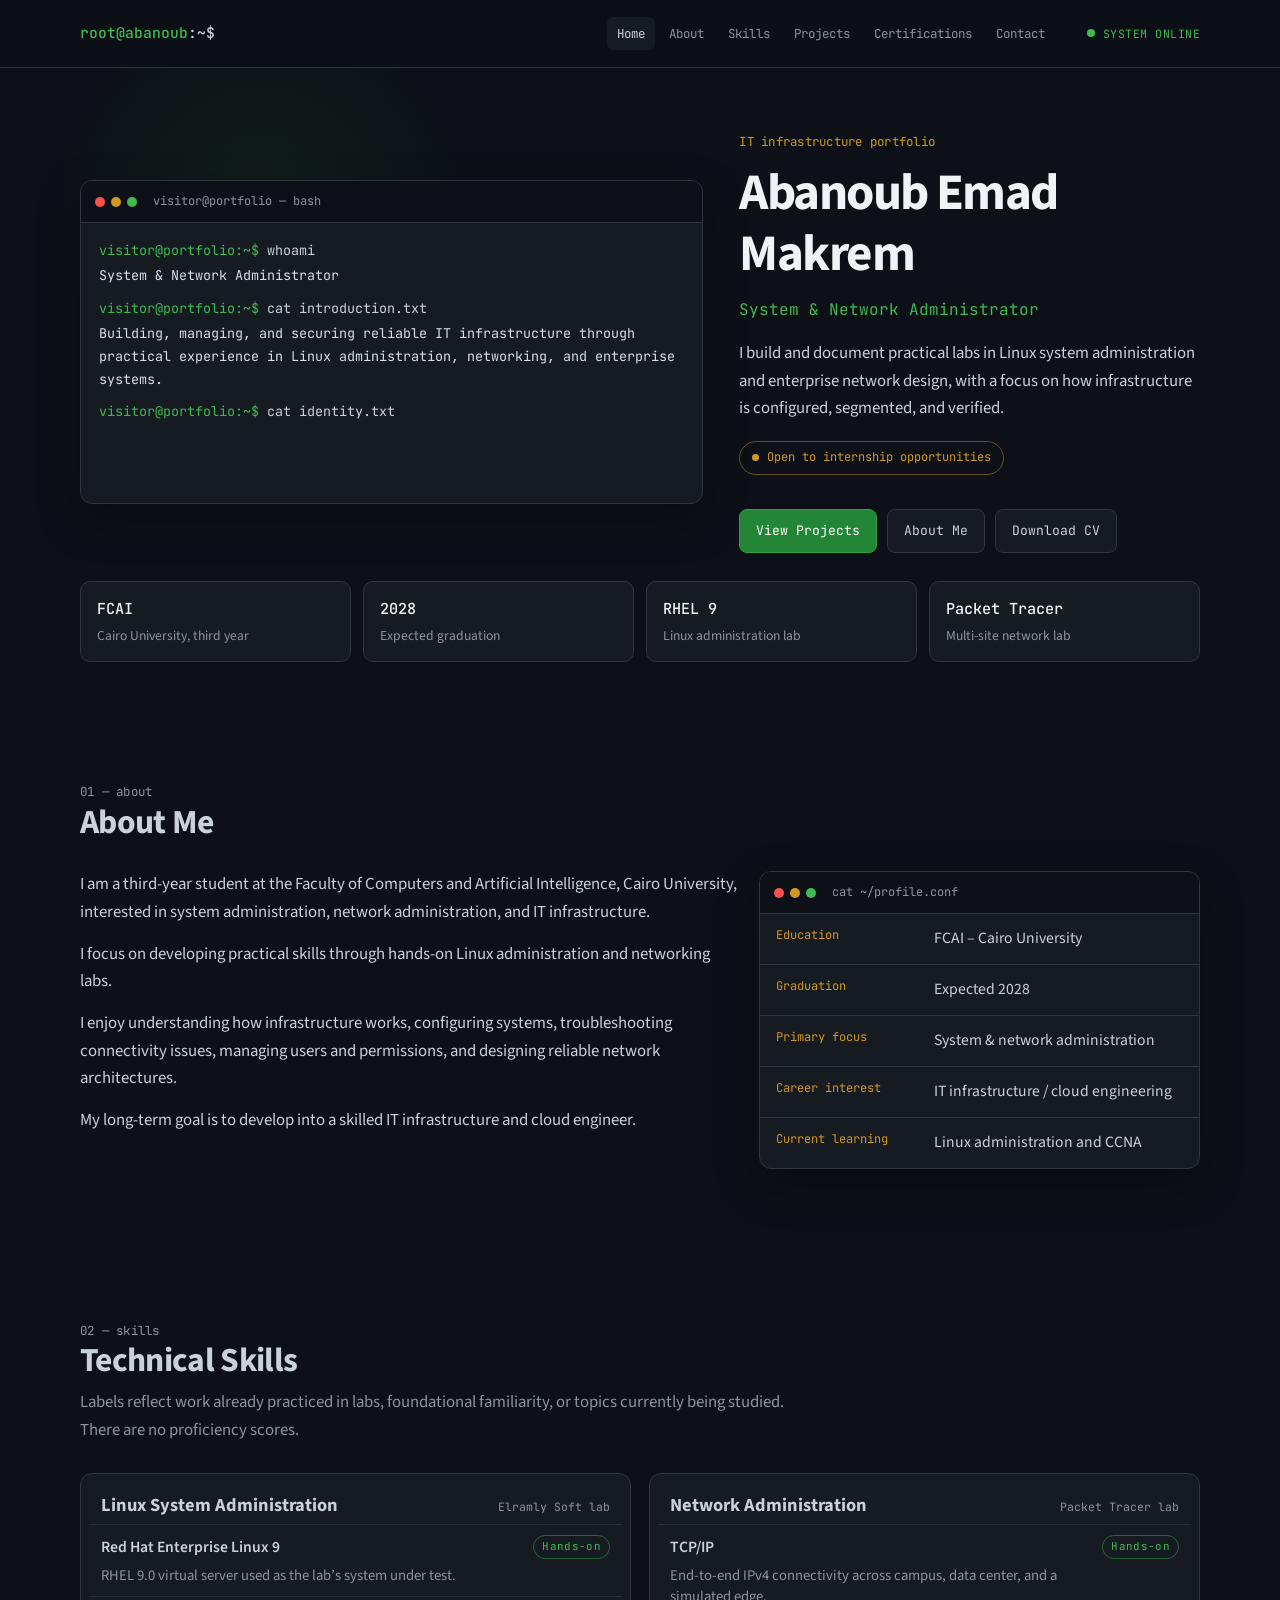
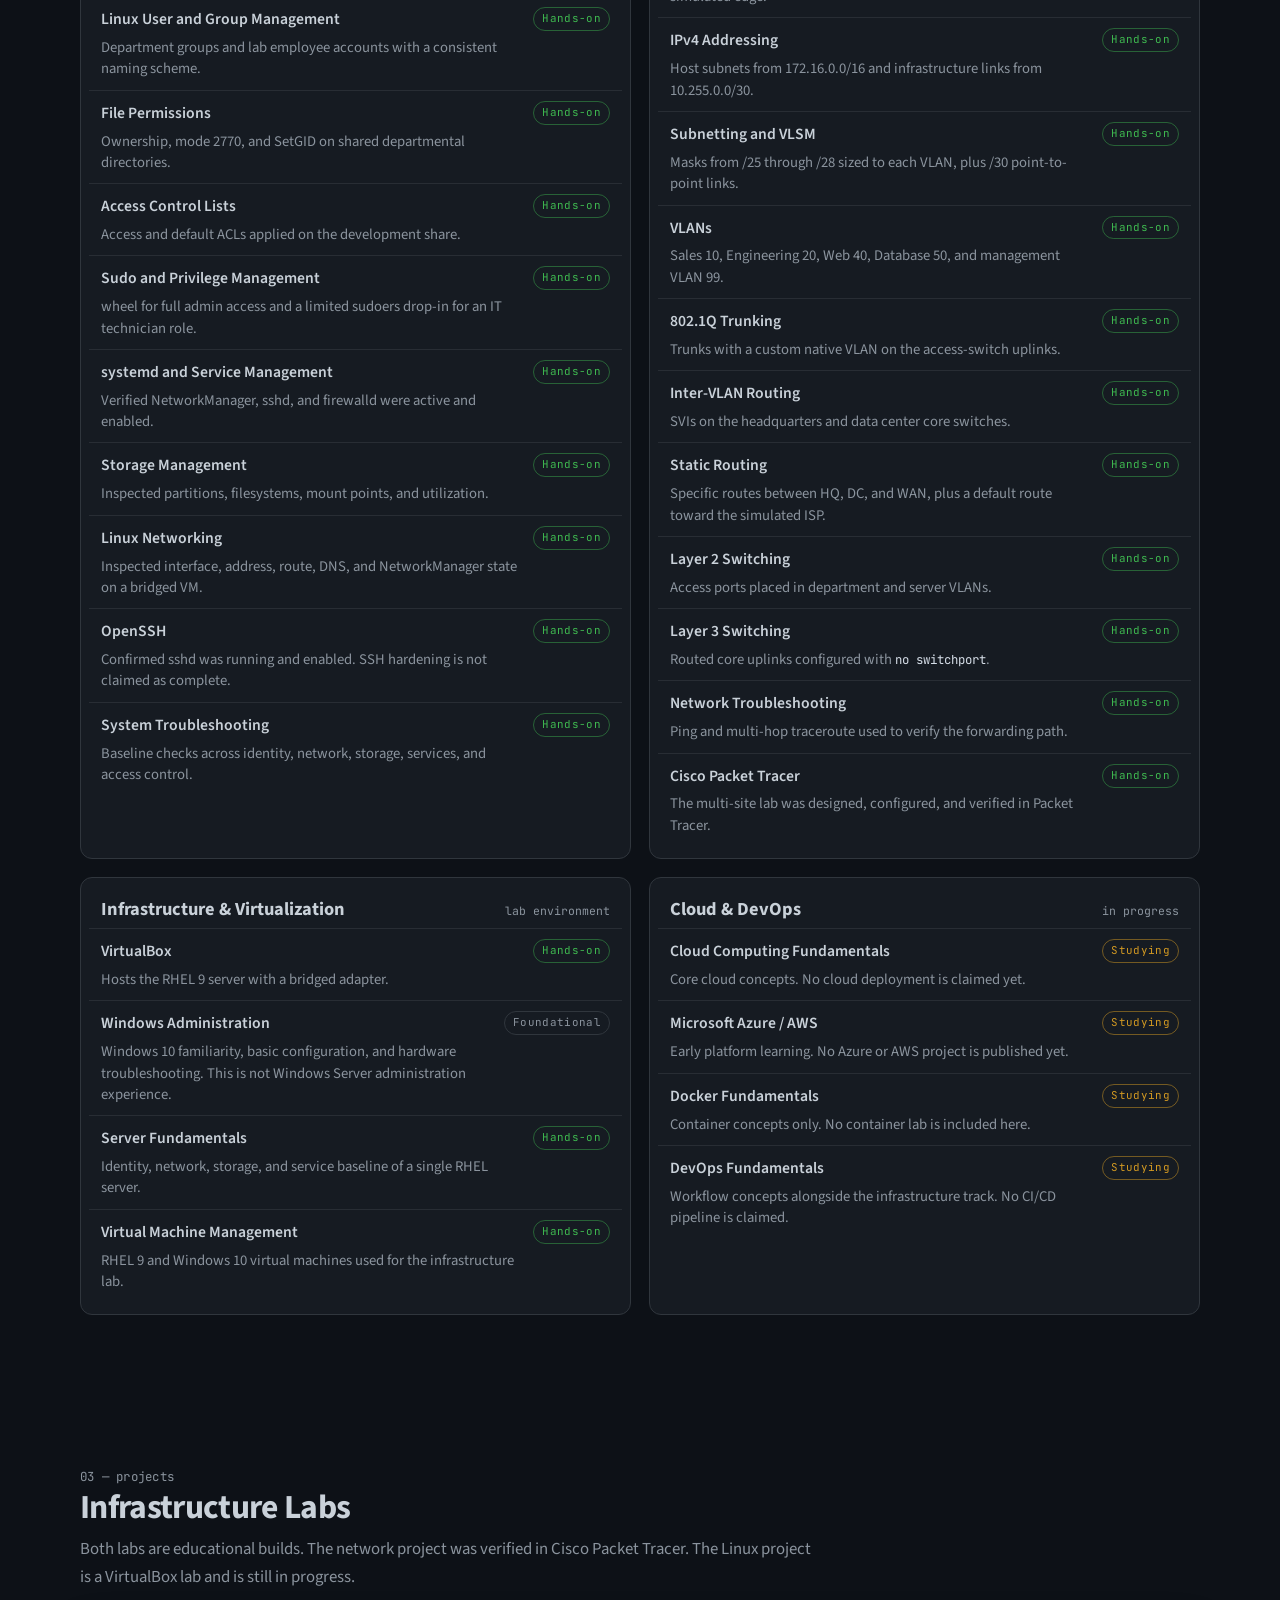
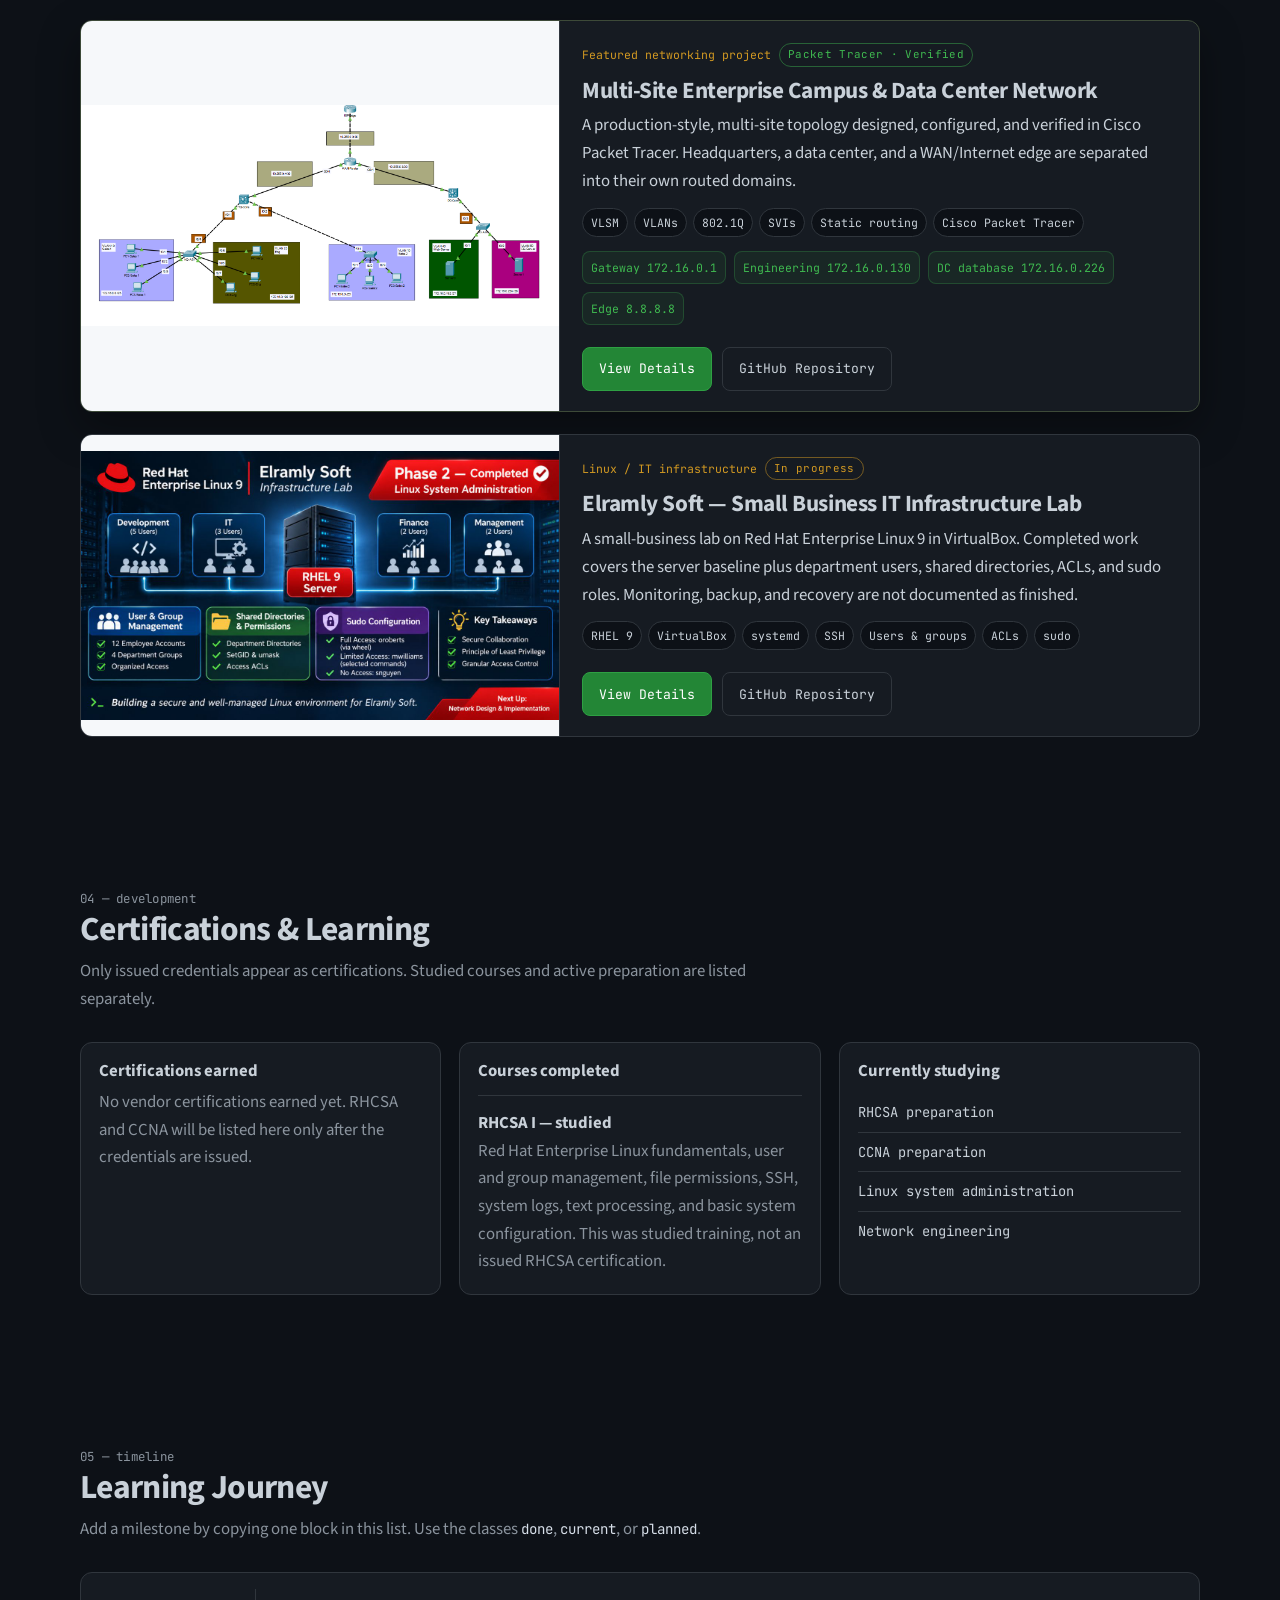
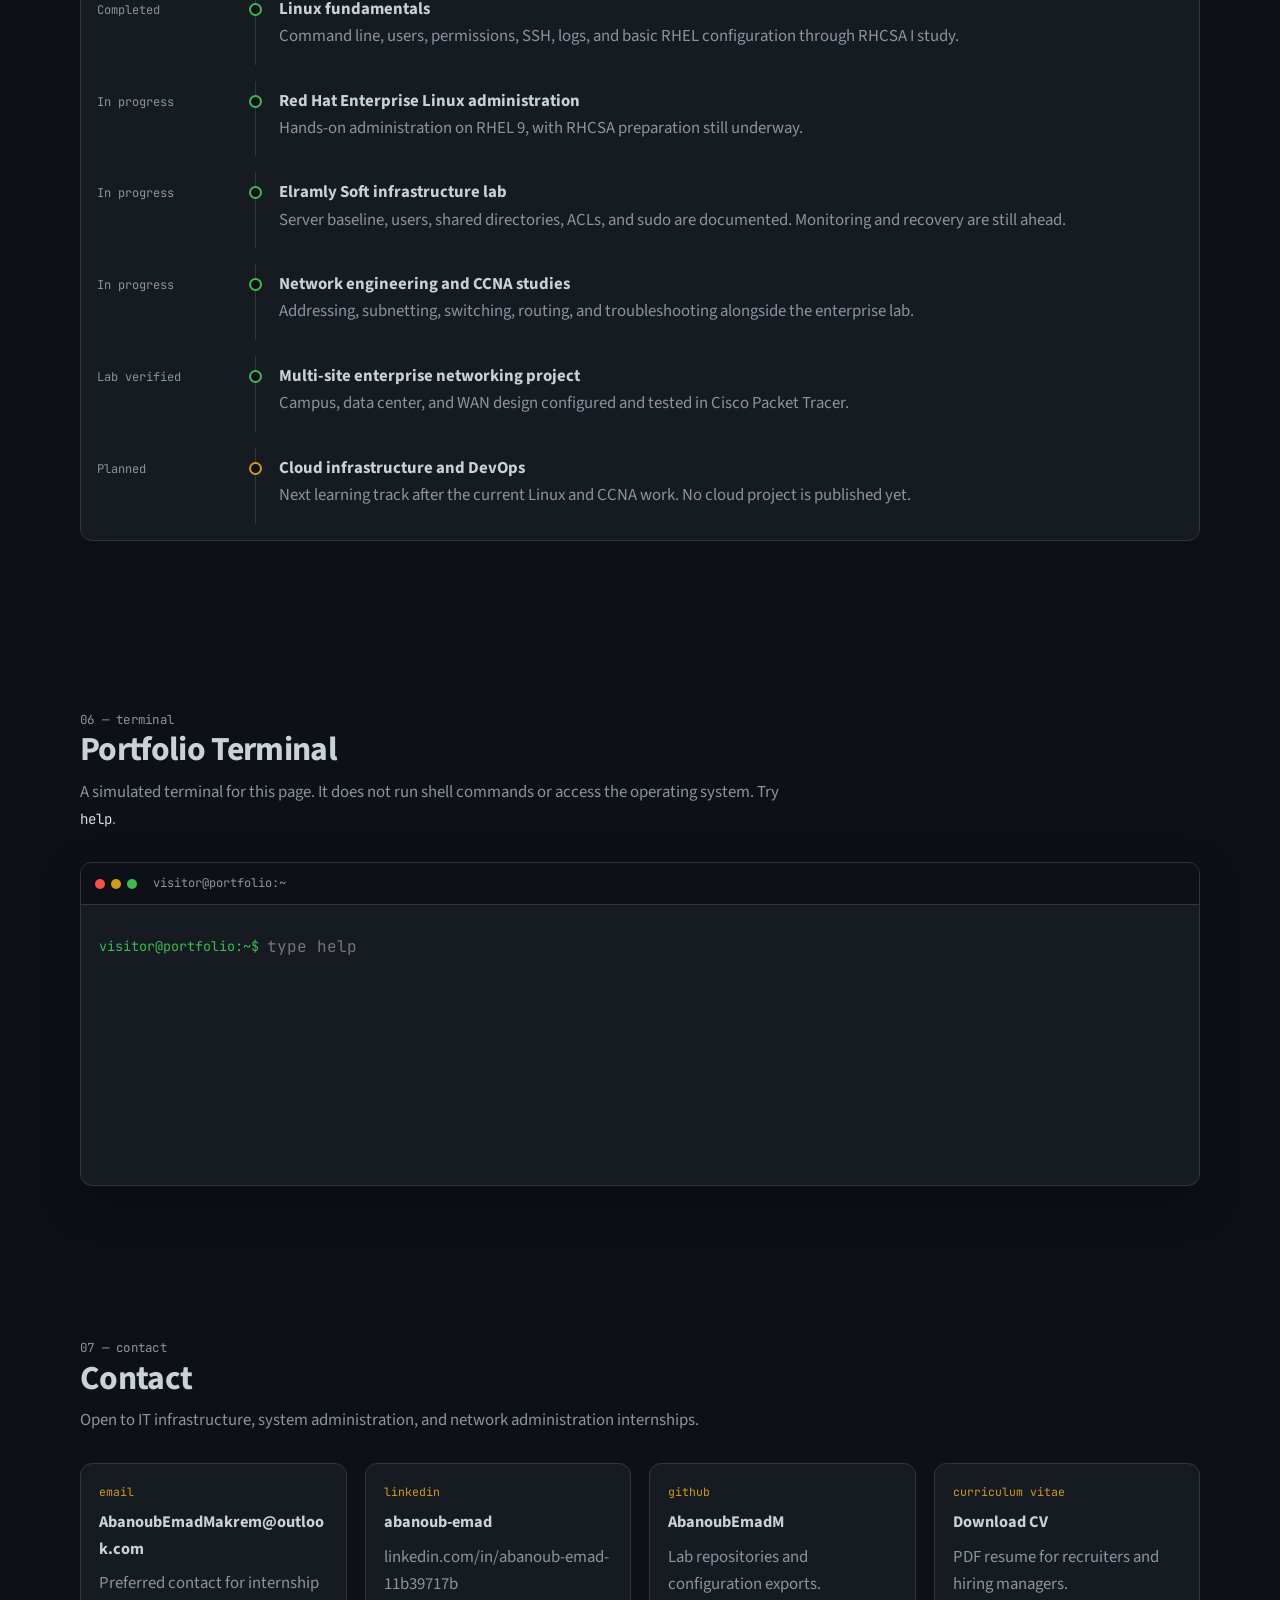
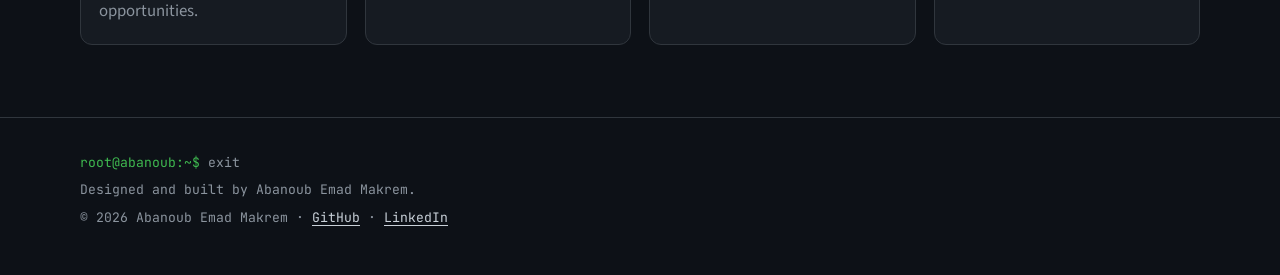
==== index.html @ a8e9427a "Add main files" ====
<!DOCTYPE html>
<html lang="en">
<head>
  <meta charset="UTF-8">
  <meta name="viewport" content="width=device-width, initial-scale=1">
  <title>Abanoub Emad Makrem | System &amp; Network Administrator</title>
  <meta name="description" content="Portfolio of Abanoub Emad Makrem, a third-year FCAI student seeking an IT infrastructure, system administration, or network administration internship. Linux and enterprise networking labs.">
  <meta name="author" content="Abanoub Emad Makrem">
  <meta name="theme-color" content="#0d1117">
  <meta property="og:title" content="Abanoub Emad Makrem | System &amp; Network Administrator">
  <meta property="og:description" content="Practical Linux administration and multi-site enterprise networking labs from a third-year FCAI student open to infrastructure internships.">
  <meta property="og:type" content="website">
  <link rel="icon" href="assets/icons/favicon.svg" type="image/svg+xml">
  <link rel="stylesheet" href="css/style.css">
  <link rel="stylesheet" href="css/responsive.css">
  <script type="application/ld+json">
  {
    "@context": "https://schema.org",
    "@type": "Person",
    "name": "Abanoub Emad Makrem",
    "jobTitle": "System & Network Administrator",
    "email": "AbanoubEmadMakrem@outlook.com",
    "address": { "@type": "PostalAddress", "addressLocality": "Cairo", "addressCountry": "EG" },
    "alumniOf": {
      "@type": "CollegeOrUniversity",
      "name": "Cairo University, Faculty of Computers and Artificial Intelligence"
    },
    "sameAs": [
      "https://www.linkedin.com/in/abanoub-emad-11b39717b/",
      "https://github.com/AbanoubEmadM"
    ]
  }
  </script>
</head>
<body data-page="home" data-home="index.html">
  <a class="skip-link" href="#main">Skip to content</a>
  <header class="site-header">
    <div class="header-inner">
      <a class="brand" href="#home"><span>root@abanoub</span>:~$</a>
      <button class="nav-toggle" type="button" aria-expanded="false" aria-controls="site-nav">Menu</button>
      <ul class="nav-links" id="site-nav">
        <li><a href="#home">Home</a></li>
        <li><a href="#about">About</a></li>
        <li><a href="#skills">Skills</a></li>
        <li><a href="#projects">Projects</a></li>
        <li><a href="#certifications">Certifications</a></li>
        <li><a href="#contact">Contact</a></li>
      </ul>
      <p class="status"><i aria-hidden="true"></i> SYSTEM ONLINE</p>
    </div>
  </header>

  <main id="main">
    <section class="hero" id="home">
      <div class="wrap hero-grid">
        <div class="window" aria-label="Introduction terminal">
          <div class="window-bar">
            <span class="dots" aria-hidden="true"><i></i><i></i><i></i></span>
            <span class="window-title">visitor@portfolio — bash</span>
          </div>
          <div class="window-body" id="hero-screen" aria-live="polite">
            <noscript>
              <p class="term-line"><span class="prompt">visitor@portfolio:~$ </span><span class="cmd">whoami</span></p>
              <p class="out">System &amp; Network Administrator</p>
              <p class="term-line"><span class="prompt">visitor@portfolio:~$ </span><span class="cmd">cat introduction.txt</span></p>
              <p class="out">Building, managing, and securing reliable IT infrastructure through practical experience in Linux administration, networking, and enterprise systems.</p>
            </noscript>
          </div>
        </div>
        <div>
          <p class="kicker">IT infrastructure portfolio</p>
          <h1>Abanoub Emad Makrem</h1>
          <p class="role">System &amp; Network Administrator</p>
          <p class="lede">I build and document practical labs in Linux system administration and enterprise network design, with a focus on how infrastructure is configured, segmented, and verified.</p>
          <p class="pill"><i aria-hidden="true"></i> Open to internship opportunities</p>
          <div class="actions">
            <a class="btn btn-primary" href="#projects">View Projects</a>
            <a class="btn" href="#about">About Me</a>
            <a class="btn" href="assets/cv/Abanoub-Emad-Makrem-CV.pdf" download>Download CV</a>
          </div>
        </div>
      </div>
      <div class="wrap">
        <div class="facts" aria-label="Profile summary">
          <div class="fact"><b>FCAI</b><span>Cairo University, third year</span></div>
          <div class="fact"><b>2028</b><span>Expected graduation</span></div>
          <div class="fact"><b>RHEL 9</b><span>Linux administration lab</span></div>
          <div class="fact"><b>Packet Tracer</b><span>Multi-site network lab</span></div>
        </div>
      </div>
    </section>

    <section id="about">
      <div class="wrap">
        <div class="section-head">
          <div>
            <p class="section-kicker">01 — about</p>
            <h2>About Me</h2>
          </div>
        </div>
        <div class="about-grid">
          <div class="prose">
            <p>I am a third-year student at the Faculty of Computers and Artificial Intelligence, Cairo University, interested in system administration, network administration, and IT infrastructure.</p>
            <p>I focus on developing practical skills through hands-on Linux administration and networking labs.</p>
            <p>I enjoy understanding how infrastructure works, configuring systems, troubleshooting connectivity issues, managing users and permissions, and designing reliable network architectures.</p>
            <p>My long-term goal is to develop into a skilled IT infrastructure and cloud engineer.</p>
          </div>
          <aside class="window" aria-label="Profile details">
            <div class="window-bar">
              <span class="dots" aria-hidden="true"><i></i><i></i><i></i></span>
              <span class="window-title">cat ~/profile.conf</span>
            </div>
            <dl class="kv">
              <div><dt>Education</dt><dd>FCAI – Cairo University</dd></div>
              <div><dt>Graduation</dt><dd>Expected 2028</dd></div>
              <div><dt>Primary focus</dt><dd>System &amp; network administration</dd></div>
              <div><dt>Career interest</dt><dd>IT infrastructure / cloud engineering</dd></div>
              <div><dt>Current learning</dt><dd>Linux administration and CCNA</dd></div>
            </dl>
          </aside>
        </div>
      </div>
    </section>

    <section id="skills">
      <div class="wrap">
        <div class="section-head">
          <div>
            <p class="section-kicker">02 — skills</p>
            <h2>Technical Skills</h2>
            <p>Labels reflect work already practiced in labs, foundational familiarity, or topics currently being studied. There are no proficiency scores.</p>
          </div>
        </div>
        <div class="skill-grid">
          <article class="skill-card">
            <header>
              <h3>Linux System Administration</h3>
              <span>Elramly Soft lab</span>
            </header>
            <div class="skill-item"><strong>Red Hat Enterprise Linux 9</strong><span class="badge badge-hands">Hands-on</span><p>RHEL 9.0 virtual server used as the lab’s system under test.</p></div>
            <div class="skill-item"><strong>Linux User and Group Management</strong><span class="badge badge-hands">Hands-on</span><p>Department groups and lab employee accounts with a consistent naming scheme.</p></div>
            <div class="skill-item"><strong>File Permissions</strong><span class="badge badge-hands">Hands-on</span><p>Ownership, mode 2770, and SetGID on shared departmental directories.</p></div>
            <div class="skill-item"><strong>Access Control Lists</strong><span class="badge badge-hands">Hands-on</span><p>Access and default ACLs applied on the development share.</p></div>
            <div class="skill-item"><strong>Sudo and Privilege Management</strong><span class="badge badge-hands">Hands-on</span><p>wheel for full admin access and a limited sudoers drop-in for an IT technician role.</p></div>
            <div class="skill-item"><strong>systemd and Service Management</strong><span class="badge badge-hands">Hands-on</span><p>Verified NetworkManager, sshd, and firewalld were active and enabled.</p></div>
            <div class="skill-item"><strong>Storage Management</strong><span class="badge badge-hands">Hands-on</span><p>Inspected partitions, filesystems, mount points, and utilization.</p></div>
            <div class="skill-item"><strong>Linux Networking</strong><span class="badge badge-hands">Hands-on</span><p>Inspected interface, address, route, DNS, and NetworkManager state on a bridged VM.</p></div>
            <div class="skill-item"><strong>OpenSSH</strong><span class="badge badge-hands">Hands-on</span><p>Confirmed sshd was running and enabled. SSH hardening is not claimed as complete.</p></div>
            <div class="skill-item"><strong>System Troubleshooting</strong><span class="badge badge-hands">Hands-on</span><p>Baseline checks across identity, network, storage, services, and access control.</p></div>
          </article>

          <article class="skill-card">
            <header>
              <h3>Network Administration</h3>
              <span>Packet Tracer lab</span>
            </header>
            <div class="skill-item"><strong>TCP/IP</strong><span class="badge badge-hands">Hands-on</span><p>End-to-end IPv4 connectivity across campus, data center, and a simulated edge.</p></div>
            <div class="skill-item"><strong>IPv4 Addressing</strong><span class="badge badge-hands">Hands-on</span><p>Host subnets from 172.16.0.0/16 and infrastructure links from 10.255.0.0/30.</p></div>
            <div class="skill-item"><strong>Subnetting and VLSM</strong><span class="badge badge-hands">Hands-on</span><p>Masks from /25 through /28 sized to each VLAN, plus /30 point-to-point links.</p></div>
            <div class="skill-item"><strong>VLANs</strong><span class="badge badge-hands">Hands-on</span><p>Sales 10, Engineering 20, Web 40, Database 50, and management VLAN 99.</p></div>
            <div class="skill-item"><strong>802.1Q Trunking</strong><span class="badge badge-hands">Hands-on</span><p>Trunks with a custom native VLAN on the access-switch uplinks.</p></div>
            <div class="skill-item"><strong>Inter-VLAN Routing</strong><span class="badge badge-hands">Hands-on</span><p>SVIs on the headquarters and data center core switches.</p></div>
            <div class="skill-item"><strong>Static Routing</strong><span class="badge badge-hands">Hands-on</span><p>Specific routes between HQ, DC, and WAN, plus a default route toward the simulated ISP.</p></div>
            <div class="skill-item"><strong>Layer 2 Switching</strong><span class="badge badge-hands">Hands-on</span><p>Access ports placed in department and server VLANs.</p></div>
            <div class="skill-item"><strong>Layer 3 Switching</strong><span class="badge badge-hands">Hands-on</span><p>Routed core uplinks configured with <code>no switchport</code>.</p></div>
            <div class="skill-item"><strong>Network Troubleshooting</strong><span class="badge badge-hands">Hands-on</span><p>Ping and multi-hop traceroute used to verify the forwarding path.</p></div>
            <div class="skill-item"><strong>Cisco Packet Tracer</strong><span class="badge badge-hands">Hands-on</span><p>The multi-site lab was designed, configured, and verified in Packet Tracer.</p></div>
          </article>

          <article class="skill-card">
            <header>
              <h3>Infrastructure &amp; Virtualization</h3>
              <span>lab environment</span>
            </header>
            <div class="skill-item"><strong>VirtualBox</strong><span class="badge badge-hands">Hands-on</span><p>Hosts the RHEL 9 server with a bridged adapter.</p></div>
            <div class="skill-item"><strong>Windows Administration</strong><span class="badge">Foundational</span><p>Windows 10 familiarity, basic configuration, and hardware troubleshooting. This is not Windows Server administration experience.</p></div>
            <div class="skill-item"><strong>Server Fundamentals</strong><span class="badge badge-hands">Hands-on</span><p>Identity, network, storage, and service baseline of a single RHEL server.</p></div>
            <div class="skill-item"><strong>Virtual Machine Management</strong><span class="badge badge-hands">Hands-on</span><p>RHEL 9 and Windows 10 virtual machines used for the infrastructure lab.</p></div>
          </article>

          <article class="skill-card">
            <header>
              <h3>Cloud &amp; DevOps</h3>
              <span>in progress</span>
            </header>
            <div class="skill-item"><strong>Cloud Computing Fundamentals</strong><span class="badge badge-study">Studying</span><p>Core cloud concepts. No cloud deployment is claimed yet.</p></div>
            <div class="skill-item"><strong>Microsoft Azure / AWS</strong><span class="badge badge-study">Studying</span><p>Early platform learning. No Azure or AWS project is published yet.</p></div>
            <div class="skill-item"><strong>Docker Fundamentals</strong><span class="badge badge-study">Studying</span><p>Container concepts only. No container lab is included here.</p></div>
            <div class="skill-item"><strong>DevOps Fundamentals</strong><span class="badge badge-study">Studying</span><p>Workflow concepts alongside the infrastructure track. No CI/CD pipeline is claimed.</p></div>
          </article>
        </div>
      </div>
    </section>

    <section id="projects">
      <div class="wrap">
        <div class="section-head">
          <div>
            <p class="section-kicker">03 — projects</p>
            <h2>Infrastructure Labs</h2>
            <p>Both labs are educational builds. The network project was verified in Cisco Packet Tracer. The Linux project is a VirtualBox lab and is still in progress.</p>
          </div>
        </div>
        <div class="project-list">
          <article class="project project-feature">
            <div class="project-media">
              <button class="zoom" type="button" data-lightbox data-full="assets/images/diagrams/multi-site-topology.png" data-caption="Packet Tracer topology for the multi-site enterprise lab">
                <img src="assets/images/diagrams/multi-site-topology.png" alt="Cisco Packet Tracer diagram of the headquarters, data center, WAN router, and ISP edge">
              </button>
            </div>
            <div class="project-body">
              <div class="meta-row">
                <span class="eyebrow">Featured networking project</span>
                <span class="badge badge-hands">Packet Tracer · Verified</span>
              </div>
              <h3>Multi-Site Enterprise Campus &amp; Data Center Network</h3>
              <p>A production-style, multi-site topology designed, configured, and verified in Cisco Packet Tracer. Headquarters, a data center, and a WAN/Internet edge are separated into their own routed domains.</p>
              <ul class="tags">
                <li>VLSM</li><li>VLANs</li><li>802.1Q</li><li>SVIs</li><li>Static routing</li><li>Cisco Packet Tracer</li>
              </ul>
              <ul class="verify-row">
                <li>Gateway 172.16.0.1</li>
                <li>Engineering 172.16.0.130</li>
                <li>DC database 172.16.0.226</li>
                <li>Edge 8.8.8.8</li>
              </ul>
              <div class="actions">
                <a class="btn btn-primary" href="projects/multi-site.html">View Details</a>
                <a class="btn" href="https://github.com/AbanoubEmadM/multi-site-enterprise-lab" target="_blank" rel="noopener noreferrer">GitHub Repository</a>
              </div>
            </div>
          </article>

          <article class="project">
            <div class="project-media">
              <button class="zoom" type="button" data-lightbox data-full="assets/images/projects/elramly-permissions.png" data-caption="Department directories and ACL on the RHEL 9 lab server">
                <img src="assets/images/projects/elramly-soft.jpg" alt="Terminal showing permissions and getfacl output for /srv/company directories on rhel-server01">
              </button>
            </div>
            <div class="project-body">
              <div class="meta-row">
                <span class="eyebrow">Linux / IT infrastructure</span>
                <span class="badge badge-study">In progress</span>
              </div>
              <h3>Elramly Soft — Small Business IT Infrastructure Lab</h3>
              <p>A small-business lab on Red Hat Enterprise Linux 9 in VirtualBox. Completed work covers the server baseline plus department users, shared directories, ACLs, and sudo roles. Monitoring, backup, and recovery are not documented as finished.</p>
              <ul class="tags">
                <li>RHEL 9</li><li>VirtualBox</li><li>systemd</li><li>SSH</li><li>Users &amp; groups</li><li>ACLs</li><li>sudo</li>
              </ul>
              <div class="actions">
                <a class="btn btn-primary" href="projects/elramly-soft.html">View Details</a>
                <a class="btn" href="https://github.com/AbanoubEmadM/small-business-it-infrastructure-lab" target="_blank" rel="noopener noreferrer">GitHub Repository</a>
              </div>
            </div>
          </article>
        </div>
      </div>
    </section>

    <section id="certifications">
      <div class="wrap">
        <div class="section-head">
          <div>
            <p class="section-kicker">04 — development</p>
            <h2>Certifications &amp; Learning</h2>
            <p>Only issued credentials appear as certifications. Studied courses and active preparation are listed separately.</p>
          </div>
        </div>
        <div class="cert-grid">
          <article class="cert-card">
            <h3>Certifications earned</h3>
            <p>No vendor certifications earned yet. RHCSA and CCNA will be listed here only after the credentials are issued.</p>
          </article>
          <article class="cert-card">
            <h3>Courses completed</h3>
            <div class="course">
              <strong>RHCSA I — studied</strong>
              <p>Red Hat Enterprise Linux fundamentals, user and group management, file permissions, SSH, system logs, text processing, and basic system configuration. This was studied training, not an issued RHCSA certification.</p>
            </div>
          </article>
          <article class="cert-card">
            <h3>Currently studying</h3>
            <ul class="study-list">
              <li>RHCSA preparation</li>
              <li>CCNA preparation</li>
              <li>Linux system administration</li>
              <li>Network engineering</li>
            </ul>
          </article>
        </div>
      </div>
    </section>

    <section id="journey">
      <div class="wrap">
        <div class="section-head">
          <div>
            <p class="section-kicker">05 — timeline</p>
            <h2>Learning Journey</h2>
            <p>Add a milestone by copying one block in this list. Use the classes <code>done</code>, <code>current</code>, or <code>planned</code>.</p>
          </div>
        </div>
        <ol class="timeline">
          <li class="milestone done">
            <span class="when">Completed</span>
            <div class="rail"><i aria-hidden="true"></i></div>
            <article>
              <h3>Linux fundamentals</h3>
              <p>Command line, users, permissions, SSH, logs, and basic RHEL configuration through RHCSA I study.</p>
            </article>
          </li>
          <li class="milestone current">
            <span class="when">In progress</span>
            <div class="rail"><i aria-hidden="true"></i></div>
            <article>
              <h3>Red Hat Enterprise Linux administration</h3>
              <p>Hands-on administration on RHEL 9, with RHCSA preparation still underway.</p>
            </article>
          </li>
          <li class="milestone current">
            <span class="when">In progress</span>
            <div class="rail"><i aria-hidden="true"></i></div>
            <article>
              <h3>Elramly Soft infrastructure lab</h3>
              <p>Server baseline, users, shared directories, ACLs, and sudo are documented. Monitoring and recovery are still ahead.</p>
            </article>
          </li>
          <li class="milestone current">
            <span class="when">In progress</span>
            <div class="rail"><i aria-hidden="true"></i></div>
            <article>
              <h3>Network engineering and CCNA studies</h3>
              <p>Addressing, subnetting, switching, routing, and troubleshooting alongside the enterprise lab.</p>
            </article>
          </li>
          <li class="milestone done">
            <span class="when">Lab verified</span>
            <div class="rail"><i aria-hidden="true"></i></div>
            <article>
              <h3>Multi-site enterprise networking project</h3>
              <p>Campus, data center, and WAN design configured and tested in Cisco Packet Tracer.</p>
            </article>
          </li>
          <li class="milestone planned">
            <span class="when">Planned</span>
            <div class="rail"><i aria-hidden="true"></i></div>
            <article>
              <h3>Cloud infrastructure and DevOps</h3>
              <p>Next learning track after the current Linux and CCNA work. No cloud project is published yet.</p>
            </article>
          </li>
        </ol>
      </div>
    </section>

    <section id="terminal">
      <div class="wrap">
        <div class="section-head">
          <div>
            <p class="section-kicker">06 — terminal</p>
            <h2>Portfolio Terminal</h2>
            <p class="term-help">A simulated terminal for this page. It does not run shell commands or access the operating system. Try <code>help</code>.</p>
          </div>
        </div>
        <div class="window">
          <div class="window-bar">
            <span class="dots" aria-hidden="true"><i></i><i></i><i></i></span>
            <span class="window-title">visitor@portfolio:~</span>
          </div>
          <div class="window-body">
            <div class="term-screen" id="terminal-screen">
              <div id="terminal-output"></div>
              <form class="term-form" id="terminal-form" autocomplete="off">
                <label class="prompt" for="terminal-input">visitor@portfolio:~$</label>
                <input id="terminal-input" name="command" type="text" spellcheck="false" autocapitalize="off" autocorrect="off" aria-label="Terminal command" placeholder="type help">
              </form>
            </div>
          </div>
        </div>
      </div>
    </section>

    <section id="contact">
      <div class="wrap">
        <div class="section-head">
          <div>
            <p class="section-kicker">07 — contact</p>
            <h2>Contact</h2>
            <p>Open to IT infrastructure, system administration, and network administration internships.</p>
          </div>
        </div>
        <div class="contact-grid">
          <a class="contact-card" href="mailto:AbanoubEmadMakrem@outlook.com">
            <span>email</span>
            <strong>AbanoubEmadMakrem@outlook.com</strong>
            <p>Preferred contact for internship opportunities.</p>
          </a>
          <a class="contact-card" href="https://www.linkedin.com/in/abanoub-emad-11b39717b/" target="_blank" rel="noopener noreferrer">
            <span>linkedin</span>
            <strong>abanoub-emad</strong>
            <p>linkedin.com/in/abanoub-emad-11b39717b</p>
          </a>
          <a class="contact-card" href="https://github.com/AbanoubEmadM" target="_blank" rel="noopener noreferrer">
            <span>github</span>
            <strong>AbanoubEmadM</strong>
            <p>Lab repositories and configuration exports.</p>
          </a>
          <a class="contact-card" href="assets/cv/Abanoub-Emad-Makrem-CV.pdf" download>
            <span>curriculum vitae</span>
            <strong>Download CV</strong>
            <p>PDF resume for recruiters and hiring managers.</p>
          </a>
        </div>
      </div>
    </section>
  </main>

  <footer class="site-footer">
    <div class="wrap">
      <p><span class="prompt">root@abanoub:~$ </span>exit</p>
      <p>Designed and built by Abanoub Emad Makrem.</p>
      <p>© <span id="year">2026</span> Abanoub Emad Makrem · <a href="https://github.com/AbanoubEmadM" target="_blank" rel="noopener noreferrer">GitHub</a> · <a href="https://www.linkedin.com/in/abanoub-emad-11b39717b/" target="_blank" rel="noopener noreferrer">LinkedIn</a></p>
    </div>
  </footer>

  <dialog class="lightbox" id="lightbox" aria-label="Expanded image">
    <div class="lightbox-bar">
      <span id="lightbox-caption">Image</span>
      <button class="icon-btn" type="button" data-close>Close</button>
    </div>
    <img id="lightbox-image" alt="">
  </dialog>

  <script src="js/navigation.js"></script>
  <script src="js/script.js"></script>
  <script src="js/terminal.js"></script>
</body>
</html>
---- css/style.css ----
@font-face {
  font-family: "JetBrains Mono";
  font-style: normal;
  font-weight: 400;
  font-display: swap;
  src: url("../assets/fonts/jetbrains-mono-400.woff2") format("woff2");
}

@font-face {
  font-family: "JetBrains Mono";
  font-style: normal;
  font-weight: 500;
  font-display: swap;
  src: url("../assets/fonts/jetbrains-mono-500.woff2") format("woff2");
}

@font-face {
  font-family: "JetBrains Mono";
  font-style: normal;
  font-weight: 600;
  font-display: swap;
  src: url("../assets/fonts/jetbrains-mono-600.woff2") format("woff2");
}

@font-face {
  font-family: "Source Sans 3";
  font-style: normal;
  font-weight: 400;
  font-display: swap;
  src: url("../assets/fonts/source-sans-3-400.woff2") format("woff2");
}

@font-face {
  font-family: "Source Sans 3";
  font-style: normal;
  font-weight: 600;
  font-display: swap;
  src: url("../assets/fonts/source-sans-3-600.woff2") format("woff2");
}

@font-face {
  font-family: "Source Sans 3";
  font-style: normal;
  font-weight: 700;
  font-display: swap;
  src: url("../assets/fonts/source-sans-3-700.woff2") format("woff2");
}

:root {
  --bg: #0d1117;
  --bg-2: #161b22;
  --green: #3fb950;
  --green-deep: #238636;
  --amber: #d29922;
  --text: #c9d1d9;
  --muted: #8b949e;
  --border: #30363d;
  --red: #f85149;
  --shadow: 0 16px 40px rgba(0, 0, 0, 0.35);
  --mono: "JetBrains Mono", ui-monospace, "Cascadia Code", Consolas, monospace;
  --sans: "Source Sans 3", "Segoe UI", sans-serif;
  --header: 68px;
  --wrap: 1120px;
  --radius: 12px;
  color-scheme: dark;
}

*,
*::before,
*::after {
  box-sizing: border-box;
}

html {
  scroll-behavior: smooth;
}

body {
  margin: 0;
  background: var(--bg);
  color: var(--text);
  font-family: var(--sans);
  font-size: 1.05rem;
  line-height: 1.65;
}

img {
  max-width: 100%;
  height: auto;
  display: block;
}

a {
  color: var(--green);
  text-decoration-thickness: 1px;
  text-underline-offset: 3px;
}

a:hover {
  color: #56d364;
}

:focus-visible {
  outline: 2px solid var(--green);
  outline-offset: 3px;
}

.skip-link {
  position: absolute;
  left: 16px;
  top: -40px;
  background: var(--green);
  color: #04140a;
  padding: 8px 12px;
  z-index: 20;
  font-family: var(--mono);
  font-size: 0.85rem;
}

.skip-link:focus {
  top: 12px;
}

.wrap {
  width: min(var(--wrap), calc(100% - 40px));
  margin-inline: auto;
}

.site-header {
  position: sticky;
  top: 0;
  z-index: 30;
  height: var(--header);
  display: flex;
  align-items: center;
  background: rgba(13, 17, 23, 0.92);
  border-bottom: 1px solid var(--border);
  backdrop-filter: blur(10px);
}

.header-inner {
  display: flex;
  align-items: center;
  gap: 20px;
  width: min(var(--wrap), calc(100% - 32px));
  margin-inline: auto;
}

.brand {
  font-family: var(--mono);
  color: var(--text);
  text-decoration: none;
  font-weight: 500;
  font-size: 0.92rem;
  white-space: nowrap;
}

.brand span {
  color: var(--green);
}

.nav-links {
  display: flex;
  align-items: center;
  gap: 4px;
  margin-left: auto;
  list-style: none;
  padding: 0;
}

.nav-links a {
  color: var(--muted);
  text-decoration: none;
  font-family: var(--mono);
  font-size: 0.78rem;
  padding: 8px 10px;
  border-radius: 6px;
}

.nav-links a:hover,
.nav-links a[aria-current="true"] {
  color: var(--text);
  background: var(--bg-2);
}

.status {
  display: inline-flex;
  align-items: center;
  gap: 8px;
  margin-left: 12px;
  color: var(--green);
  font-family: var(--mono);
  font-size: 0.72rem;
  letter-spacing: 0.04em;
  white-space: nowrap;
}

.status i {
  width: 8px;
  height: 8px;
  border-radius: 50%;
  background: var(--green);
  display: block;
  box-shadow: 0 0 0 0 rgba(63, 185, 80, 0.6);
  animation: pulse 2.4s ease-out infinite;
}

.nav-toggle {
  display: none;
  margin-left: auto;
  background: transparent;
  color: var(--text);
  border: 1px solid var(--border);
  border-radius: 8px;
  min-width: 44px;
  min-height: 40px;
  font-family: var(--mono);
  font-size: 0.75rem;
}

.hero {
  position: relative;
  padding: 64px 0 32px;
  overflow: hidden;
}

.hero::before {
  content: "";
  position: absolute;
  inset: 0 auto auto 0;
  width: 520px;
  height: 280px;
  background: radial-gradient(circle, rgba(63, 185, 80, 0.08), transparent 70%);
  pointer-events: none;
}

.hero-grid {
  position: relative;
  display: grid;
  grid-template-columns: minmax(0, 1.15fr) minmax(280px, 0.85fr);
  gap: 36px;
  align-items: center;
}

.kicker,
.section-kicker {
  margin: 0 0 10px;
  font-family: var(--mono);
  font-size: 0.78rem;
  color: var(--amber);
  letter-spacing: 0.02em;
}

h1,
h2,
h3,
h4 {
  font-family: var(--sans);
  line-height: 1.2;
  font-weight: 700;
  margin: 0;
}

h1 {
  font-size: clamp(2.1rem, 4vw, 3.3rem);
  letter-spacing: -0.03em;
  color: #f0f3f6;
}

.role {
  margin: 12px 0 0;
  color: var(--green);
  font-family: var(--mono);
  font-size: 1rem;
}

.lede {
  margin: 16px 0 0;
  max-width: 42rem;
  color: var(--text);
}

.pill {
  display: inline-flex;
  align-items: center;
  gap: 8px;
  margin-top: 18px;
  padding: 6px 12px;
  border: 1px solid rgba(210, 153, 34, 0.45);
  border-radius: 999px;
  color: var(--amber);
  font-family: var(--mono);
  font-size: 0.75rem;
}

.pill i {
  width: 7px;
  height: 7px;
  border-radius: 50%;
  background: var(--amber);
  display: block;
}

.actions {
  display: flex;
  flex-wrap: wrap;
  gap: 10px;
  margin-top: 22px;
}

.btn {
  display: inline-flex;
  align-items: center;
  justify-content: center;
  min-height: 44px;
  padding: 0 16px;
  border-radius: 8px;
  border: 1px solid var(--border);
  background: var(--bg-2);
  color: var(--text);
  text-decoration: none;
  font-family: var(--mono);
  font-size: 0.82rem;
  transition: background 0.16s ease, border-color 0.16s ease, color 0.16s ease;
}

.btn:hover {
  border-color: #4a5562;
  color: #fff;
}

.btn-primary {
  background: var(--green-deep);
  border-color: #2ea043;
  color: #fff;
}

.btn-primary:hover {
  background: #2ea043;
  color: #fff;
}

.facts {
  display: grid;
  grid-template-columns: repeat(4, 1fr);
  gap: 12px;
  margin: 28px 0 8px;
}

.fact {
  background: var(--bg-2);
  border: 1px solid var(--border);
  border-radius: 10px;
  padding: 14px 16px;
}

.fact b {
  display: block;
  font-family: var(--mono);
  font-size: 0.95rem;
  color: #f0f3f6;
  font-weight: 500;
}

.fact span {
  display: block;
  margin-top: 4px;
  color: var(--muted);
  font-size: 0.85rem;
}

.window {
  background: var(--bg-2);
  border: 1px solid var(--border);
  border-radius: var(--radius);
  box-shadow: var(--shadow);
  overflow: hidden;
}

.window-bar {
  display: flex;
  align-items: center;
  gap: 8px;
  min-height: 42px;
  padding: 0 14px;
  background: #0d1117;
  border-bottom: 1px solid var(--border);
}

.dots {
  display: inline-flex;
  gap: 6px;
}

.dots i {
  width: 10px;
  height: 10px;
  border-radius: 50%;
  display: block;
  background: #30363d;
}

.dots i:nth-child(1) { background: #f85149; }
.dots i:nth-child(2) { background: #d29922; }
.dots i:nth-child(3) { background: #3fb950; }

.window-title {
  margin-left: 8px;
  color: var(--muted);
  font-family: var(--mono);
  font-size: 0.75rem;
}

.window-body {
  padding: 16px 18px 18px;
  font-family: var(--mono);
  font-size: 0.84rem;
  line-height: 1.7;
  min-height: 280px;
}

.prompt { color: var(--green); }
.cmd { color: var(--text); }
.out { color: #d6dee8; margin: 2px 0 10px; }
.muted-line { color: var(--muted); }

.cursor {
  display: inline-block;
  width: 0.55ch;
  height: 1.05em;
  background: var(--green);
  vertical-align: text-bottom;
  margin-left: 2px;
  animation: blink 1.05s steps(1) infinite;
}

section {
  scroll-margin-top: calc(var(--header) + 16px);
  padding: 72px 0;
}

.section-head {
  display: flex;
  justify-content: space-between;
  gap: 20px;
  align-items: end;
  margin-bottom: 28px;
}

.section-head h2 {
  font-size: clamp(1.6rem, 3vw, 2.1rem);
  letter-spacing: -0.02em;
}

.section-head p {
  margin: 8px 0 0;
  max-width: 46rem;
  color: var(--muted);
}

.about-grid,
.skill-grid,
.cert-grid,
.contact-grid {
  display: grid;
  gap: 18px;
}

.about-grid {
  grid-template-columns: 1.2fr 0.8fr;
  align-items: start;
}

.prose p {
  margin: 0 0 14px;
}

.prose p:last-child {
  margin-bottom: 0;
}

.panel {
  background: var(--bg-2);
  border: 1px solid var(--border);
  border-radius: var(--radius);
}

.kv {
  margin: 0;
}

.kv div {
  display: grid;
  grid-template-columns: 148px 1fr;
  gap: 10px;
  padding: 12px 16px;
  border-top: 1px solid var(--border);
}

.kv div:first-child {
  border-top: 0;
}

.kv dt {
  margin: 0;
  color: var(--amber);
  font-family: var(--mono);
  font-size: 0.75rem;
}

.kv dd {
  margin: 0;
  font-size: 0.98rem;
}

.skill-grid {
  grid-template-columns: 1fr 1fr;
}

.skill-card {
  background: var(--bg-2);
  border: 1px solid var(--border);
  border-radius: var(--radius);
  padding: 8px 8px 12px;
}

.skill-card header {
  display: flex;
  justify-content: space-between;
  gap: 12px;
  align-items: baseline;
  padding: 12px 12px 8px;
}

.skill-card h3 {
  font-size: 1.15rem;
}

.skill-card header span {
  font-family: var(--mono);
  font-size: 0.72rem;
  color: var(--muted);
}

.skill-item {
  display: grid;
  grid-template-columns: 1fr auto;
  gap: 4px 12px;
  padding: 10px 12px;
  border-top: 1px solid rgba(48, 54, 61, 0.7);
}

.skill-item strong {
  font-weight: 600;
  font-size: 0.98rem;
}

.skill-item p {
  grid-column: 1;
  margin: 0;
  color: var(--muted);
  font-size: 0.92rem;
  line-height: 1.45;
}

.badge {
  align-self: start;
  font-family: var(--mono);
  font-size: 0.68rem;
  letter-spacing: 0.03em;
  border: 1px solid var(--border);
  border-radius: 999px;
  padding: 2px 8px;
  color: var(--muted);
  white-space: nowrap;
}

.badge-hands {
  color: var(--green);
  border-color: rgba(63, 185, 80, 0.45);
}

.badge-study {
  color: var(--amber);
  border-color: rgba(210, 153, 34, 0.5);
}

.project-list {
  display: grid;
  gap: 22px;
}

.project {
  display: grid;
  grid-template-columns: minmax(260px, 0.9fr) minmax(0, 1.2fr);
  background: var(--bg-2);
  border: 1px solid var(--border);
  border-radius: var(--radius);
  overflow: hidden;
}

.project-feature {
  border-color: #3d4a38;
  box-shadow: var(--shadow);
}

.project-media {
  background: #f6f8fa;
  min-height: 220px;
  display: flex;
  align-items: center;
  justify-content: center;
  border-right: 1px solid var(--border);
}

.project-media img {
  width: 100%;
  height: 100%;
  object-fit: contain;
  max-height: 420px;
}

.project-body {
  padding: 22px 22px 20px;
}

.meta-row {
  display: flex;
  flex-wrap: wrap;
  gap: 8px;
  align-items: center;
  margin-bottom: 10px;
}

.eyebrow {
  font-family: var(--mono);
  font-size: 0.72rem;
  color: var(--amber);
}

.project h3 {
  font-size: 1.45rem;
  letter-spacing: -0.02em;
  margin-bottom: 8px;
}

.project p {
  margin: 0 0 12px;
}

.tags {
  display: flex;
  flex-wrap: wrap;
  gap: 6px;
  padding: 0;
  margin: 0 0 14px;
  list-style: none;
}

.tags li,
.chip {
  font-family: var(--mono);
  font-size: 0.72rem;
  color: var(--text);
  border: 1px solid var(--border);
  background: var(--bg);
  border-radius: 999px;
  padding: 4px 8px;
}

.verify-row {
  display: flex;
  flex-wrap: wrap;
  gap: 8px;
  margin: 0 0 16px;
  padding: 0;
  list-style: none;
}

.verify-row li {
  font-family: var(--mono);
  font-size: 0.72rem;
  color: var(--green);
  background: rgba(63, 185, 80, 0.08);
  border: 1px solid rgba(63, 185, 80, 0.25);
  border-radius: 8px;
  padding: 6px 8px;
}

.cert-grid {
  grid-template-columns: repeat(3, 1fr);
}

.cert-card,
.contact-card,
.timeline {
  background: var(--bg-2);
  border: 1px solid var(--border);
  border-radius: var(--radius);
  padding: 18px;
}

.cert-card h3,
.contact-card h3 {
  font-size: 1.05rem;
  margin-bottom: 8px;
}

.cert-card p,
.contact-card p {
  margin: 0;
  color: var(--muted);
}

.course {
  margin-top: 14px;
  padding-top: 14px;
  border-top: 1px solid var(--border);
}

.course strong {
  display: block;
  color: var(--text);
}

.study-list {
  margin: 12px 0 0;
  padding: 0;
  list-style: none;
}

.study-list li {
  padding: 8px 0;
  border-top: 1px solid var(--border);
  font-family: var(--mono);
  font-size: 0.86rem;
}

.study-list li:first-child {
  border-top: 0;
}

.timeline {
  padding: 8px 8px 8px 0;
}

.milestone {
  display: grid;
  grid-template-columns: 140px 18px 1fr;
  gap: 12px;
  padding: 8px 16px;
}

.milestone time,
.milestone .when {
  font-family: var(--mono);
  font-size: 0.75rem;
  color: var(--muted);
  padding-top: 12px;
}

.rail {
  position: relative;
}

.rail::before {
  content: "";
  position: absolute;
  left: 6px;
  top: 0;
  bottom: 0;
  width: 1px;
  background: var(--border);
}

.rail i {
  position: relative;
  z-index: 1;
  display: block;
  width: 13px;
  height: 13px;
  margin-top: 14px;
  border-radius: 50%;
  background: var(--bg);
  border: 2px solid var(--green);
}

.milestone.planned .rail i {
  border-color: var(--amber);
}

.milestone article {
  padding: 10px 0 14px;
}

.milestone h3 {
  font-size: 1.05rem;
}

.milestone p {
  margin: 4px 0 0;
  color: var(--muted);
}

.term-help {
  margin: 0 0 12px;
  color: var(--muted);
}

.term-screen {
  max-height: 440px;
  overflow: auto;
  min-height: 240px;
}

.term-line {
  white-space: pre-wrap;
  overflow-wrap: anywhere;
  animation: rise 0.18s ease;
}

.term-form {
  display: flex;
  align-items: center;
  gap: 8px;
  margin-top: 8px;
}

.term-form input {
  flex: 1;
  min-width: 0;
  background: transparent;
  border: 0;
  color: var(--text);
  font: inherit;
  font-size: 16px;
  caret-color: var(--green);
  padding: 4px 0;
}

.term-form input:focus {
  outline: none;
}

.contact-grid {
  grid-template-columns: repeat(4, 1fr);
}

.contact-card {
  display: flex;
  flex-direction: column;
  gap: 8px;
  min-height: 150px;
  text-decoration: none;
  color: inherit;
  transition: border-color 0.16s ease, transform 0.16s ease;
}

a.contact-card:hover {
  border-color: #4a5562;
  transform: translateY(-2px);
  color: inherit;
}

.contact-card span {
  font-family: var(--mono);
  font-size: 0.72rem;
  color: var(--amber);
}

.contact-card strong {
  font-size: 1.02rem;
  overflow-wrap: anywhere;
}

.site-footer {
  border-top: 1px solid var(--border);
  padding: 28px 0 40px;
}

.site-footer p {
  margin: 6px 0;
  font-family: var(--mono);
  font-size: 0.82rem;
  color: var(--muted);
}

.site-footer a {
  color: var(--text);
}

.case-hero {
  padding: 42px 0 10px;
}

.crumbs {
  font-family: var(--mono);
  font-size: 0.78rem;
  color: var(--muted);
  margin: 0 0 14px;
}

.crumbs a {
  color: var(--green);
  text-decoration: none;
}

.case-layout {
  display: grid;
  grid-template-columns: 210px minmax(0, 1fr);
  gap: 28px;
  align-items: start;
  padding-top: 12px;
}

.toc {
  position: sticky;
  top: calc(var(--header) + 16px);
  display: flex;
  flex-direction: column;
  gap: 6px;
  padding: 12px;
  background: var(--bg-2);
  border: 1px solid var(--border);
  border-radius: 10px;
}

.toc span {
  font-family: var(--mono);
  font-size: 0.7rem;
  color: var(--amber);
  margin-bottom: 4px;
}

.toc a {
  color: var(--muted);
  text-decoration: none;
  font-size: 0.92rem;
  padding: 4px 0;
}

.toc a:hover {
  color: var(--text);
}

.case-section {
  padding: 28px 0;
  border-top: 1px solid var(--border);
}

.case-section h2 {
  font-size: 1.45rem;
  margin-bottom: 12px;
}

.callout {
  margin: 16px 0;
  padding: 12px 14px;
  border: 1px solid rgba(210, 153, 34, 0.45);
  background: rgba(210, 153, 34, 0.08);
  border-radius: 10px;
  color: var(--text);
}

.table-wrap {
  overflow-x: auto;
  border: 1px solid var(--border);
  border-radius: 10px;
  margin: 14px 0 18px;
}

table {
  width: 100%;
  border-collapse: collapse;
  font-size: 0.92rem;
  min-width: 640px;
}

th,
td {
  text-align: left;
  padding: 10px 12px;
  border-bottom: 1px solid var(--border);
  vertical-align: top;
}

th {
  font-family: var(--mono);
  font-size: 0.72rem;
  font-weight: 500;
  color: var(--amber);
  background: #12171e;
  white-space: nowrap;
}

td code,
p code,
li code {
  font-family: var(--mono);
  font-size: 0.84em;
  color: #d6dee8;
}

.config {
  margin: 0 0 16px;
  background: #0d1117;
  border: 1px solid var(--border);
  border-radius: 10px;
  overflow: hidden;
}

.config header {
  padding: 8px 12px;
  border-bottom: 1px solid var(--border);
  color: var(--muted);
  font-family: var(--mono);
  font-size: 0.75rem;
}

.config pre {
  margin: 0;
  padding: 14px;
  overflow-x: auto;
  font-family: var(--mono);
  font-size: 0.8rem;
  line-height: 1.55;
  color: #d6dee8;
}

.figure {
  margin: 16px 0;
}

.figure img,
.topo {
  border: 1px solid var(--border);
  border-radius: 10px;
}

.figure figcaption {
  margin-top: 8px;
  color: var(--muted);
  font-size: 0.9rem;
}

.zoom {
  display: block;
  width: 100%;
  padding: 0;
  border: 0;
  background: #f6f8fa;
  border-radius: 10px;
  cursor: zoom-in;
}

.shot-grid {
  display: grid;
  grid-template-columns: 1fr 1fr;
  gap: 14px;
}

.topo {
  background: #10151c;
  padding: 18px;
}

.topo-stack,
.topo-split {
  display: grid;
  gap: 10px;
}

.topo-split {
  grid-template-columns: 1fr 1fr;
  margin-top: 10px;
}

.node {
  background: var(--bg);
  border: 1px solid var(--border);
  border-radius: 10px;
  padding: 10px 12px;
}

.node h3 {
  font-family: var(--mono);
  font-size: 0.86rem;
  font-weight: 600;
}

.node p {
  margin: 2px 0 0;
  color: var(--muted);
  font-family: var(--mono);
  font-size: 0.72rem;
  line-height: 1.45;
}

.node.hq { border-top: 2px solid #8b949e; }
.node.eng { border-top: 2px solid var(--amber); }
.node.wan { border-top: 2px solid var(--green); }
.node.dc { border-top: 2px solid #9fb6c9; }

.link-label {
  margin: 0;
  text-align: center;
  font-family: var(--mono);
  font-size: 0.72rem;
  color: var(--amber);
}

.domain-label {
  margin: 0 0 6px;
  font-family: var(--mono);
  font-size: 0.72rem;
  color: var(--muted);
}

dialog.lightbox {
  width: min(1100px, calc(100% - 32px));
  max-height: calc(100vh - 32px);
  border: 1px solid var(--border);
  border-radius: 12px;
  background: var(--bg-2);
  color: var(--text);
  padding: 12px;
  box-shadow: var(--shadow);
}

dialog.lightbox::backdrop {
  background: rgba(0, 0, 0, 0.72);
}

.lightbox-bar {
  display: flex;
  justify-content: space-between;
  align-items: center;
  gap: 12px;
  margin-bottom: 10px;
  font-family: var(--mono);
  font-size: 0.78rem;
  color: var(--muted);
}

.lightbox img {
  width: 100%;
  max-height: calc(100vh - 120px);
  object-fit: contain;
  background: #f6f8fa;
  border-radius: 8px;
}

.icon-btn {
  min-width: 44px;
  min-height: 36px;
  border-radius: 8px;
  border: 1px solid var(--border);
  background: var(--bg);
  color: var(--text);
  font-family: var(--mono);
  cursor: pointer;
}

ul.clean,
ol.clean {
  margin: 8px 0 0;
  padding-left: 1.2rem;
}

ul.clean li,
ol.clean li {
  margin: 6px 0;
}

.path {
  margin: 14px 0;
  padding: 14px;
  background: #0d1117;
  border: 1px solid var(--border);
  border-radius: 10px;
  overflow-x: auto;
  font-family: var(--mono);
  font-size: 0.78rem;
  line-height: 1.55;
  color: #d6dee8;
}

@keyframes blink {
  0%, 45% { opacity: 1; }
  50%, 100% { opacity: 0; }
}

@keyframes pulse {
  0% { box-shadow: 0 0 0 0 rgba(63, 185, 80, 0.45); }
  100% { box-shadow: 0 0 0 8px rgba(63, 185, 80, 0); }
}

@keyframes rise {
  from { opacity: 0; transform: translateY(2px); }
  to { opacity: 1; transform: none; }
}

@media (prefers-reduced-motion: reduce) {
  html { scroll-behavior: auto; }
  *, *::before, *::after {
    animation: none !important;
    transition: none !important;
  }
}
---- css/responsive.css ----
@media (max-width: 980px) {
  .hero-grid,
  .about-grid,
  .project,
  .case-layout,
  .cert-grid,
  .contact-grid,
  .facts,
  .topo-split {
    grid-template-columns: 1fr;
  }

  .project-media {
    border-right: 0;
    border-bottom: 1px solid var(--border);
  }

  .toc {
    position: static;
    flex-direction: row;
    flex-wrap: wrap;
    gap: 8px 14px;
  }

  .skill-grid {
    grid-template-columns: 1fr;
  }

  .shot-grid {
    grid-template-columns: 1fr;
  }
}

@media (max-width: 860px) {
  .nav-toggle {
    display: inline-flex;
    align-items: center;
    justify-content: center;
  }

  .status {
    margin-left: 0;
    margin-right: 8px;
  }

  .nav-links {
    display: none;
    position: absolute;
    top: calc(var(--header) + 8px);
    left: 16px;
    right: 16px;
    margin-left: 0;
    flex-direction: column;
    align-items: stretch;
    padding: 8px;
    background: var(--bg-2);
    border: 1px solid var(--border);
    border-radius: 12px;
    box-shadow: var(--shadow);
  }

  .nav-links.is-open {
    display: flex;
  }

  .nav-links a {
    padding: 12px;
    font-size: 0.9rem;
  }

  .site-header {
    position: sticky;
  }

  .header-inner {
    position: relative;
  }
}

@media (max-width: 640px) {
  .wrap {
    width: min(var(--wrap), calc(100% - 28px));
  }

  section {
    padding: 56px 0;
  }

  .hero {
    padding-top: 36px;
  }

  .actions,
  .actions .btn {
    width: 100%;
  }

  .section-head {
    flex-direction: column;
    align-items: start;
  }

  .milestone {
    grid-template-columns: 16px 1fr;
  }

  .milestone .when {
    grid-column: 2;
    padding-top: 0;
  }

  .kv div {
    grid-template-columns: 1fr;
    gap: 2px;
  }

  .window-body,
  .config pre,
  .path {
    font-size: 0.75rem;
  }

  .status {
    font-size: 0.62rem;
  }
}
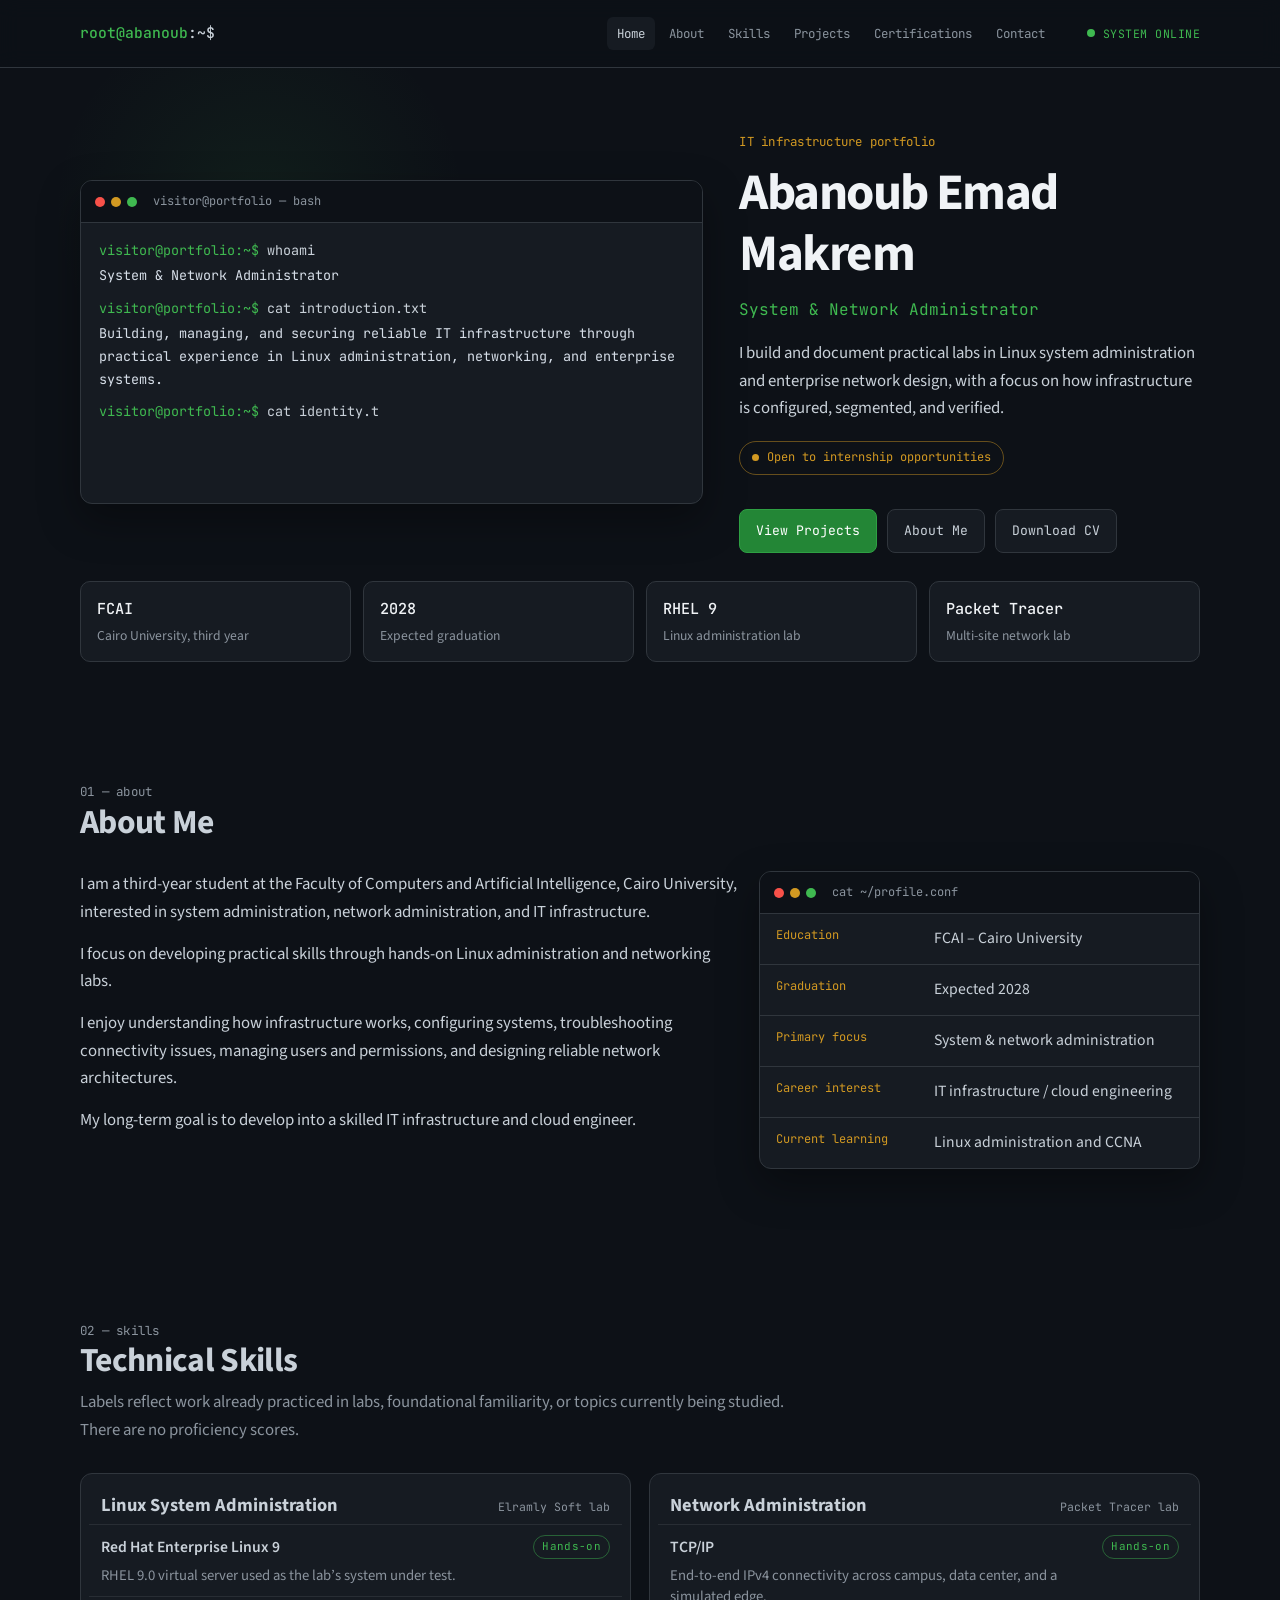
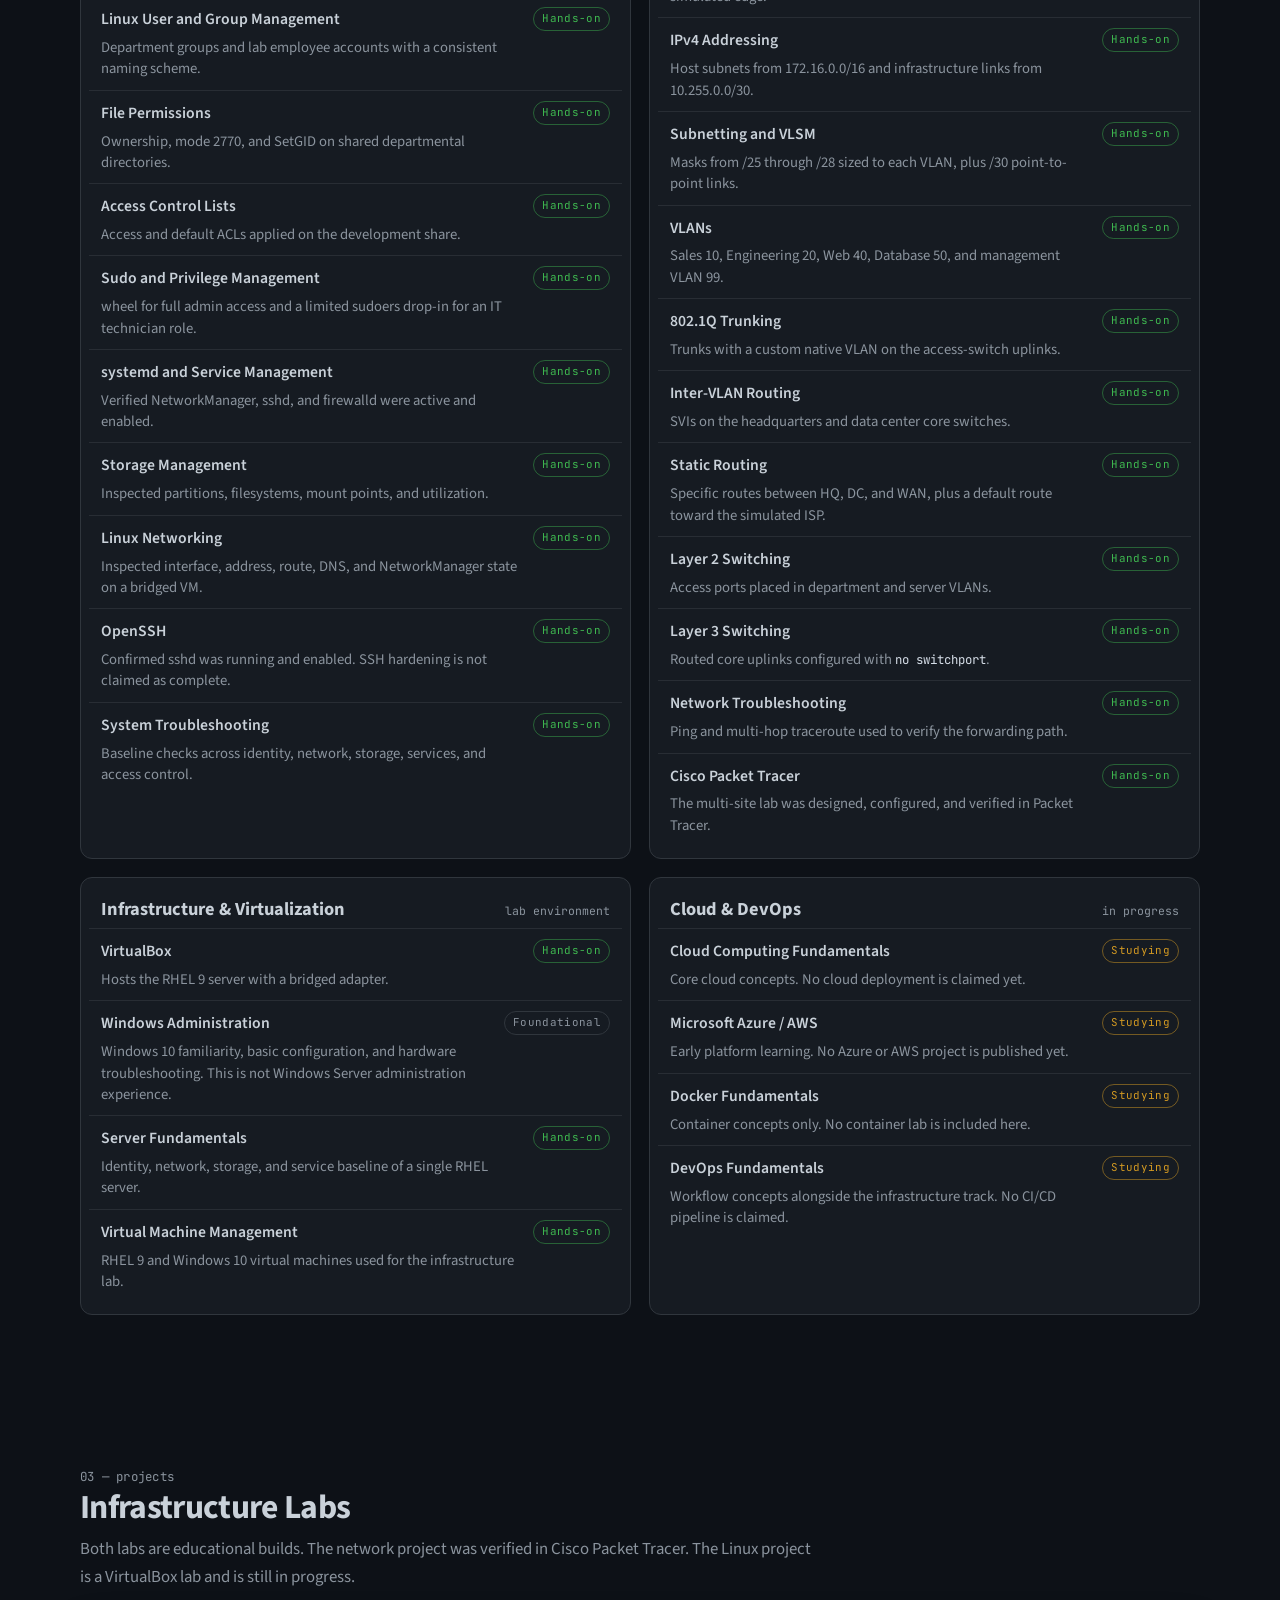
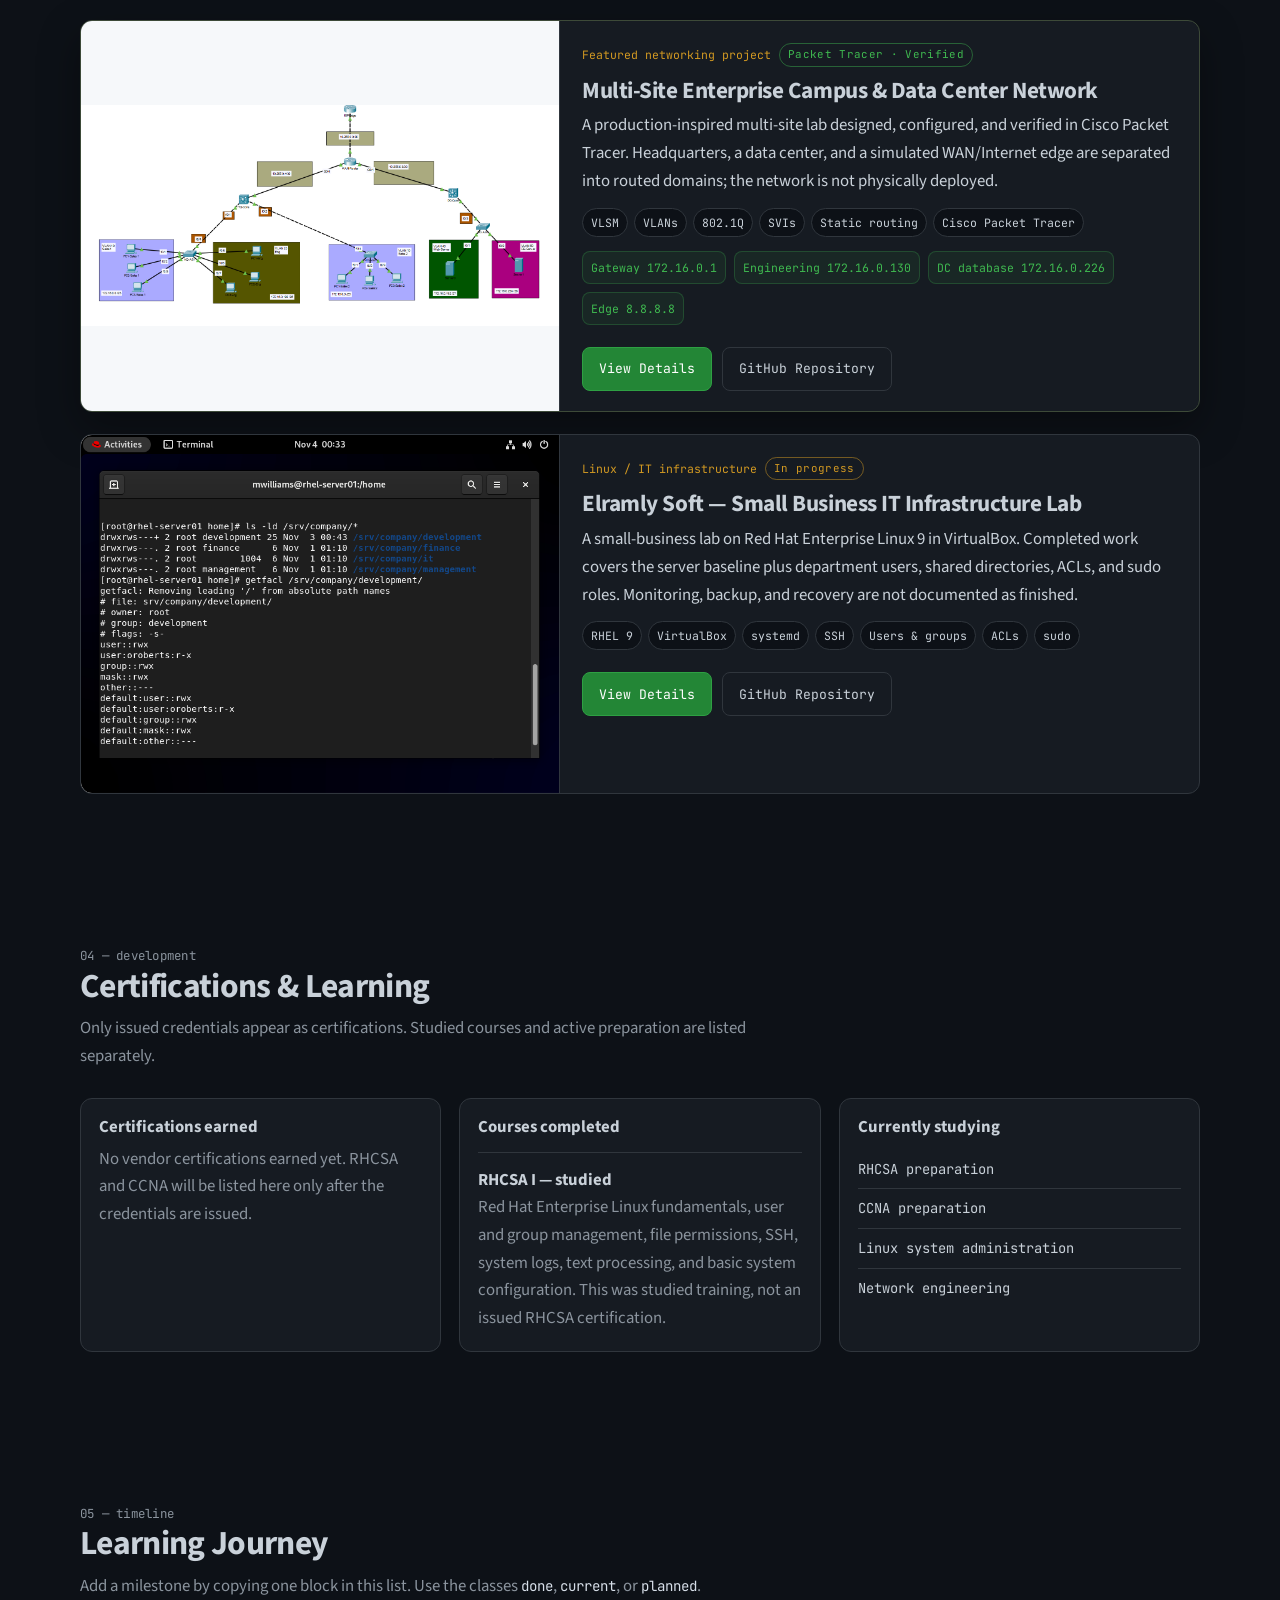
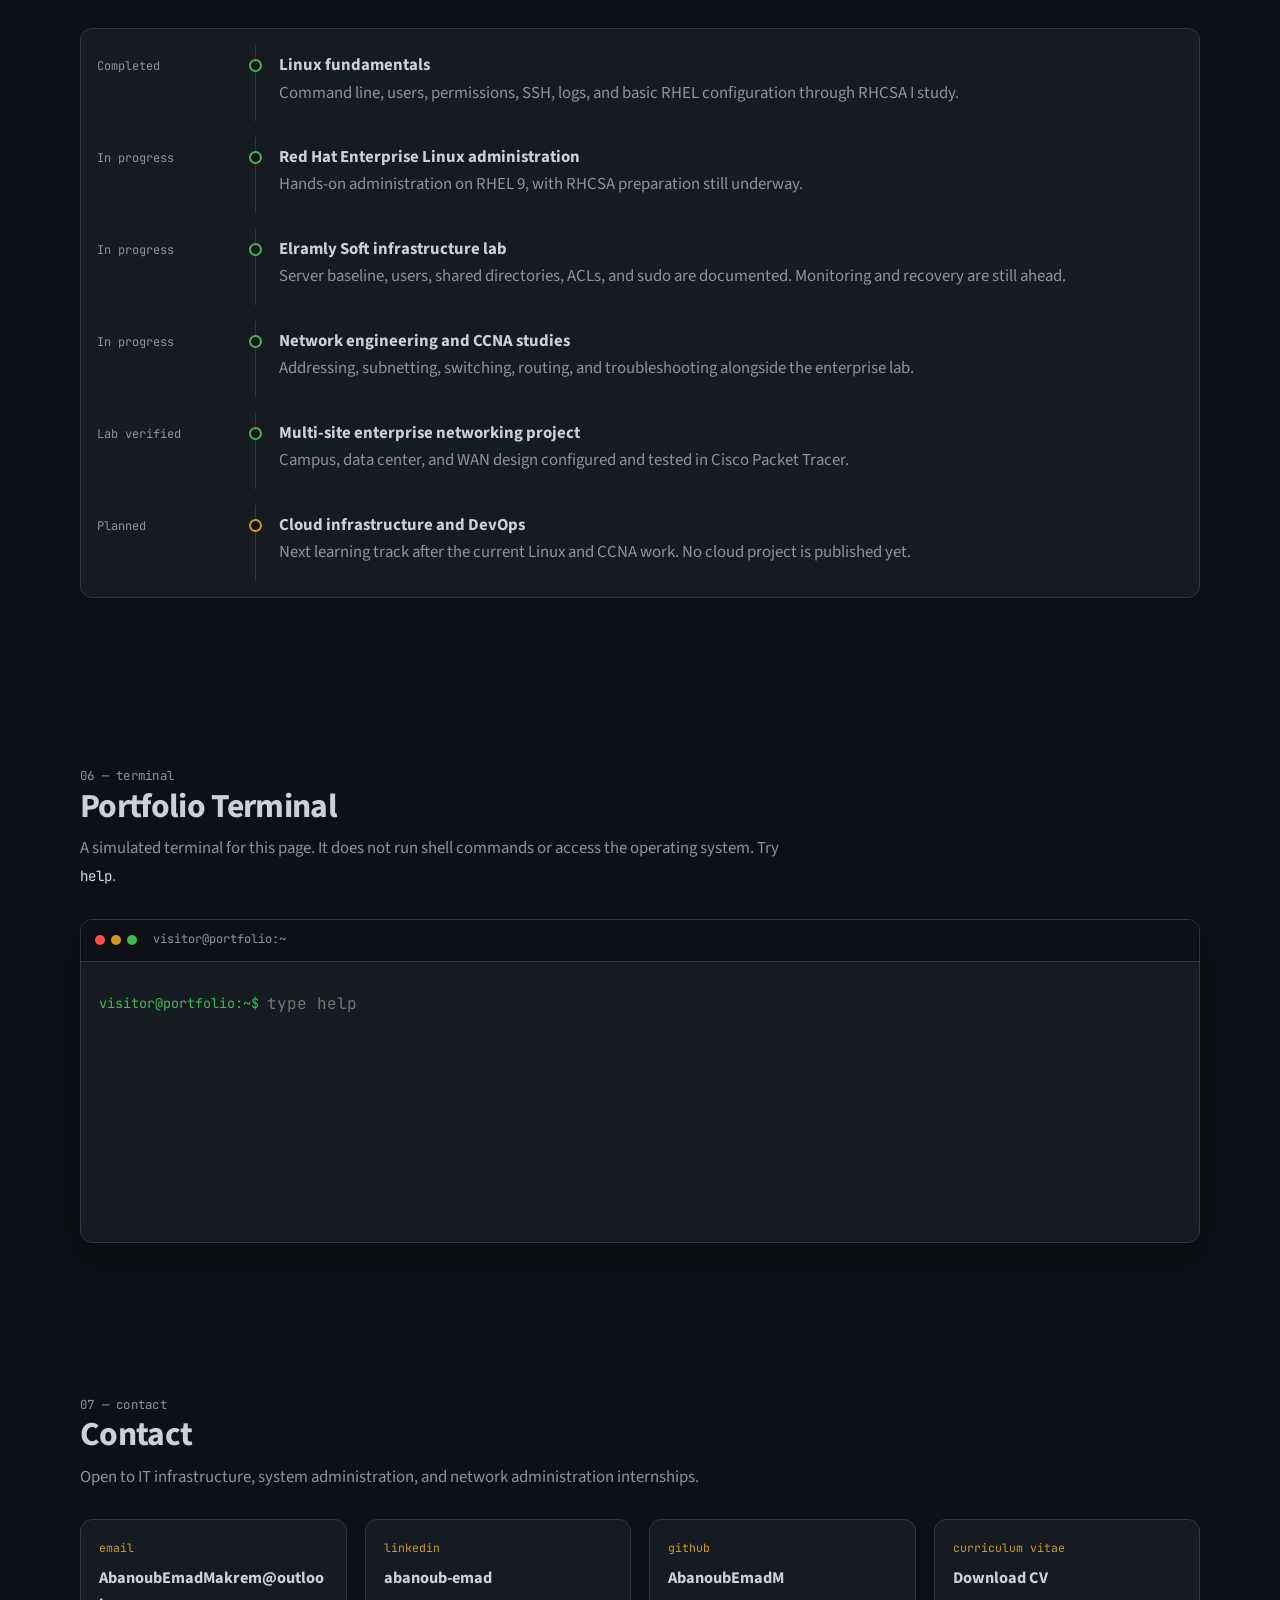
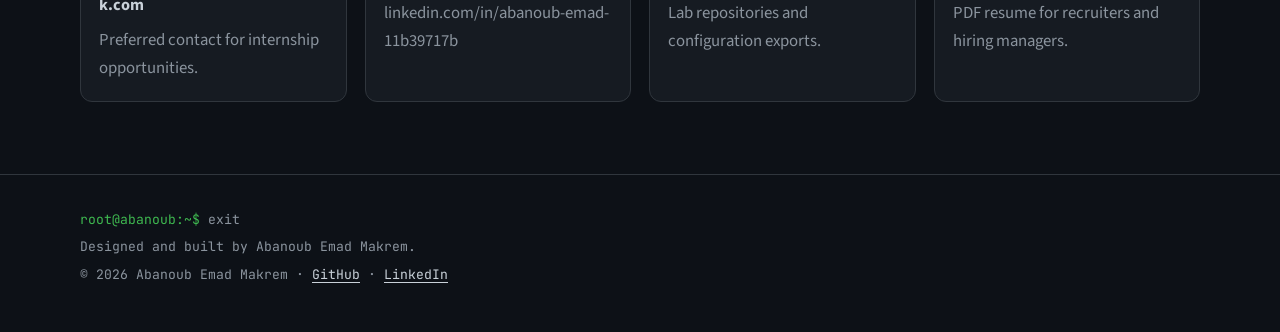
==== commit 94de502d: "Update README and add project details for Elramly Soft and Multi-Site Enterprise labs" ====
--- a/index.html
+++ b/index.html
@@ -214,7 +214,7 @@
                 <span class="badge badge-hands">Packet Tracer · Verified</span>
               </div>
               <h3>Multi-Site Enterprise Campus &amp; Data Center Network</h3>
-              <p>A production-style, multi-site topology designed, configured, and verified in Cisco Packet Tracer. Headquarters, a data center, and a WAN/Internet edge are separated into their own routed domains.</p>
+              <p>A production-inspired multi-site lab designed, configured, and verified in Cisco Packet Tracer. Headquarters, a data center, and a simulated WAN/Internet edge are separated into routed domains; the network is not physically deployed.</p>
               <ul class="tags">
                 <li>VLSM</li><li>VLANs</li><li>802.1Q</li><li>SVIs</li><li>Static routing</li><li>Cisco Packet Tracer</li>
               </ul>
@@ -234,7 +234,7 @@
           <article class="project">
             <div class="project-media">
               <button class="zoom" type="button" data-lightbox data-full="assets/images/projects/elramly-permissions.png" data-caption="Department directories and ACL on the RHEL 9 lab server">
-                <img src="assets/images/projects/elramly-soft.jpg" alt="Terminal showing permissions and getfacl output for /srv/company directories on rhel-server01">
+                <img src="assets/images/projects/elramly-permissions.png" alt="Terminal showing permissions and getfacl output for /srv/company directories on rhel-server01">
               </button>
             </div>
             <div class="project-body">
--- a/css/style.css
+++ b/css/style.css
@@ -893,6 +893,14 @@
   padding: 42px 0 10px;
 }
 
+.case-hero h1 {
+  max-width: 860px;
+}
+
+.case-hero .tags {
+  margin-top: 16px;
+}
+
 .crumbs {
   font-family: var(--mono);
   font-size: 0.78rem;
@@ -913,6 +921,19 @@
   padding-top: 12px;
 }
 
+.case-content {
+  min-width: 0;
+}
+
+.case-content h3 {
+  margin: 20px 0 8px;
+  font-size: 1.05rem;
+}
+
+.case-content .facts {
+  margin: 18px 0;
+}
+
 .toc {
   position: sticky;
   top: calc(var(--header) + 16px);
@@ -1035,6 +1056,17 @@
 .topo {
   border: 1px solid var(--border);
   border-radius: 10px;
+}
+
+.figure .zoom img {
+  width: 100%;
+  height: auto;
+}
+
+.shot-grid .figure .zoom img {
+  height: 190px;
+  object-fit: contain;
+  background: #f6f8fa;
 }
 
 .figure figcaption {
